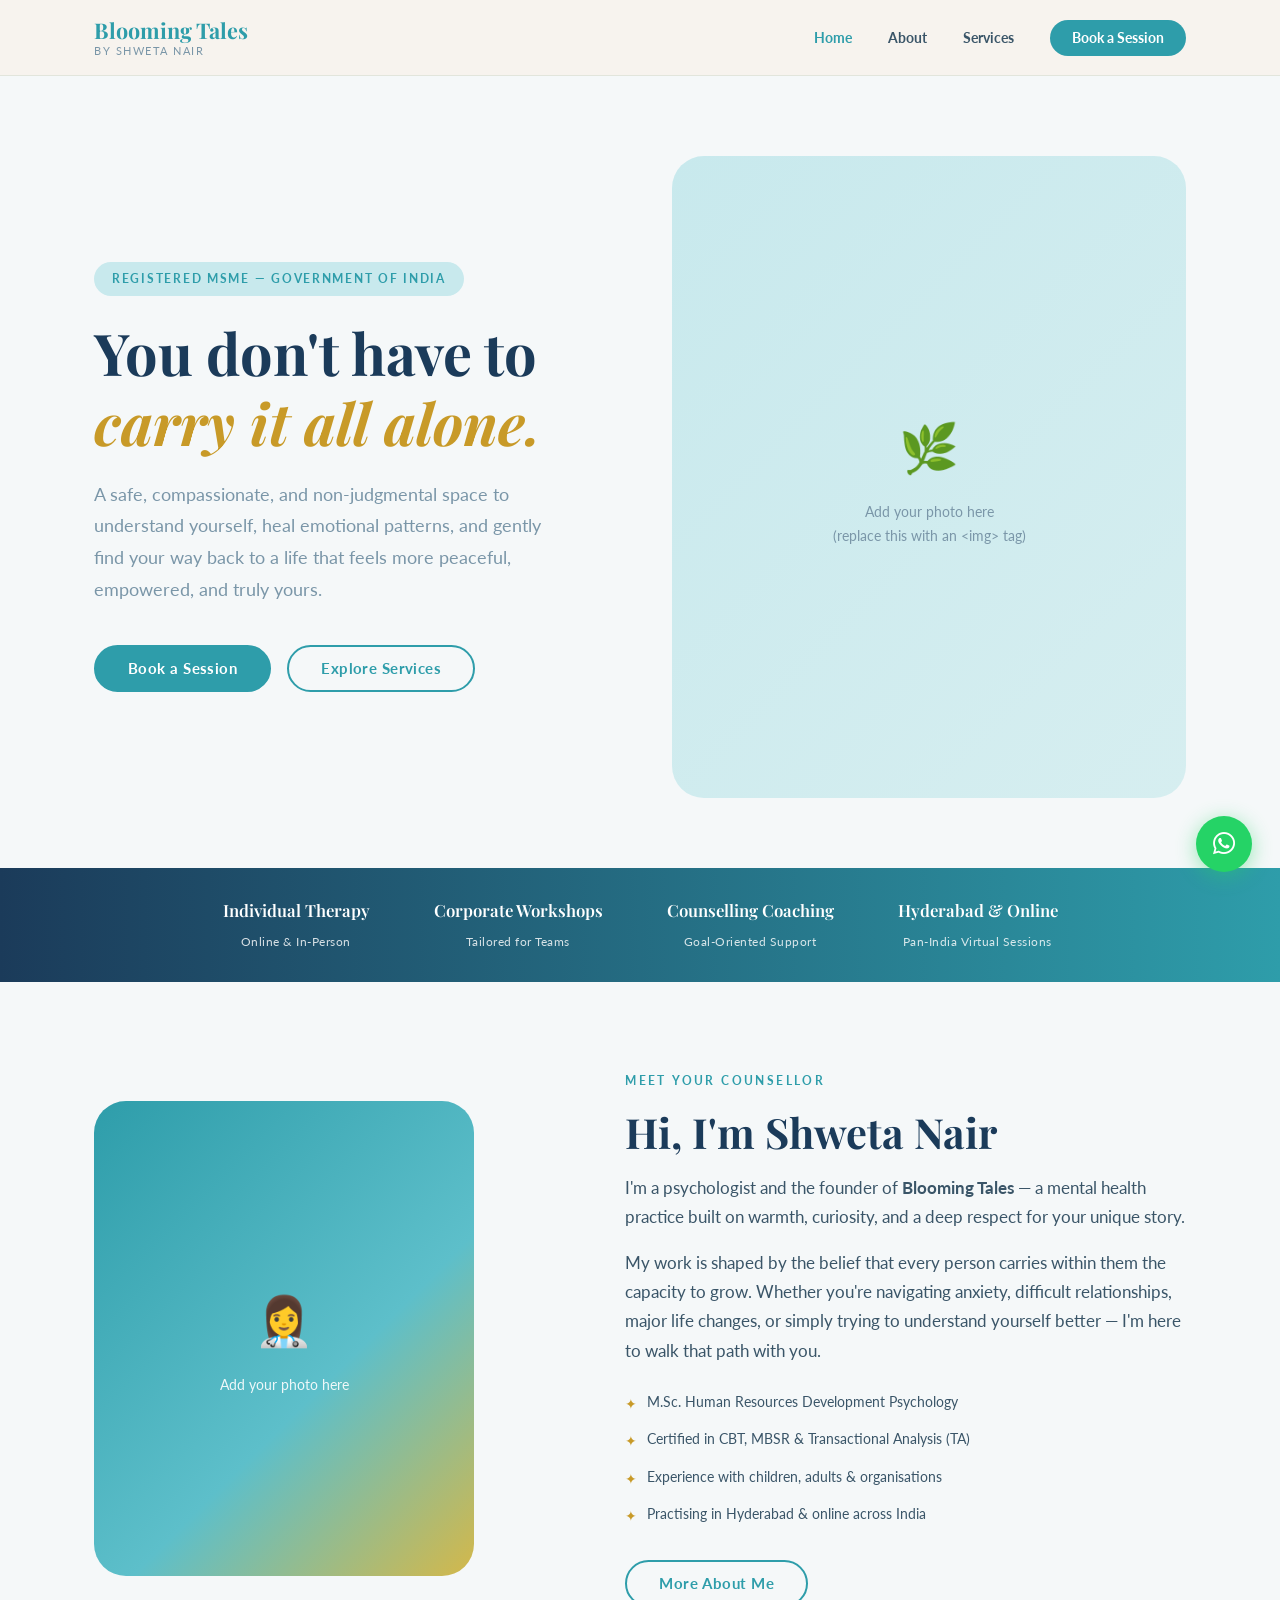
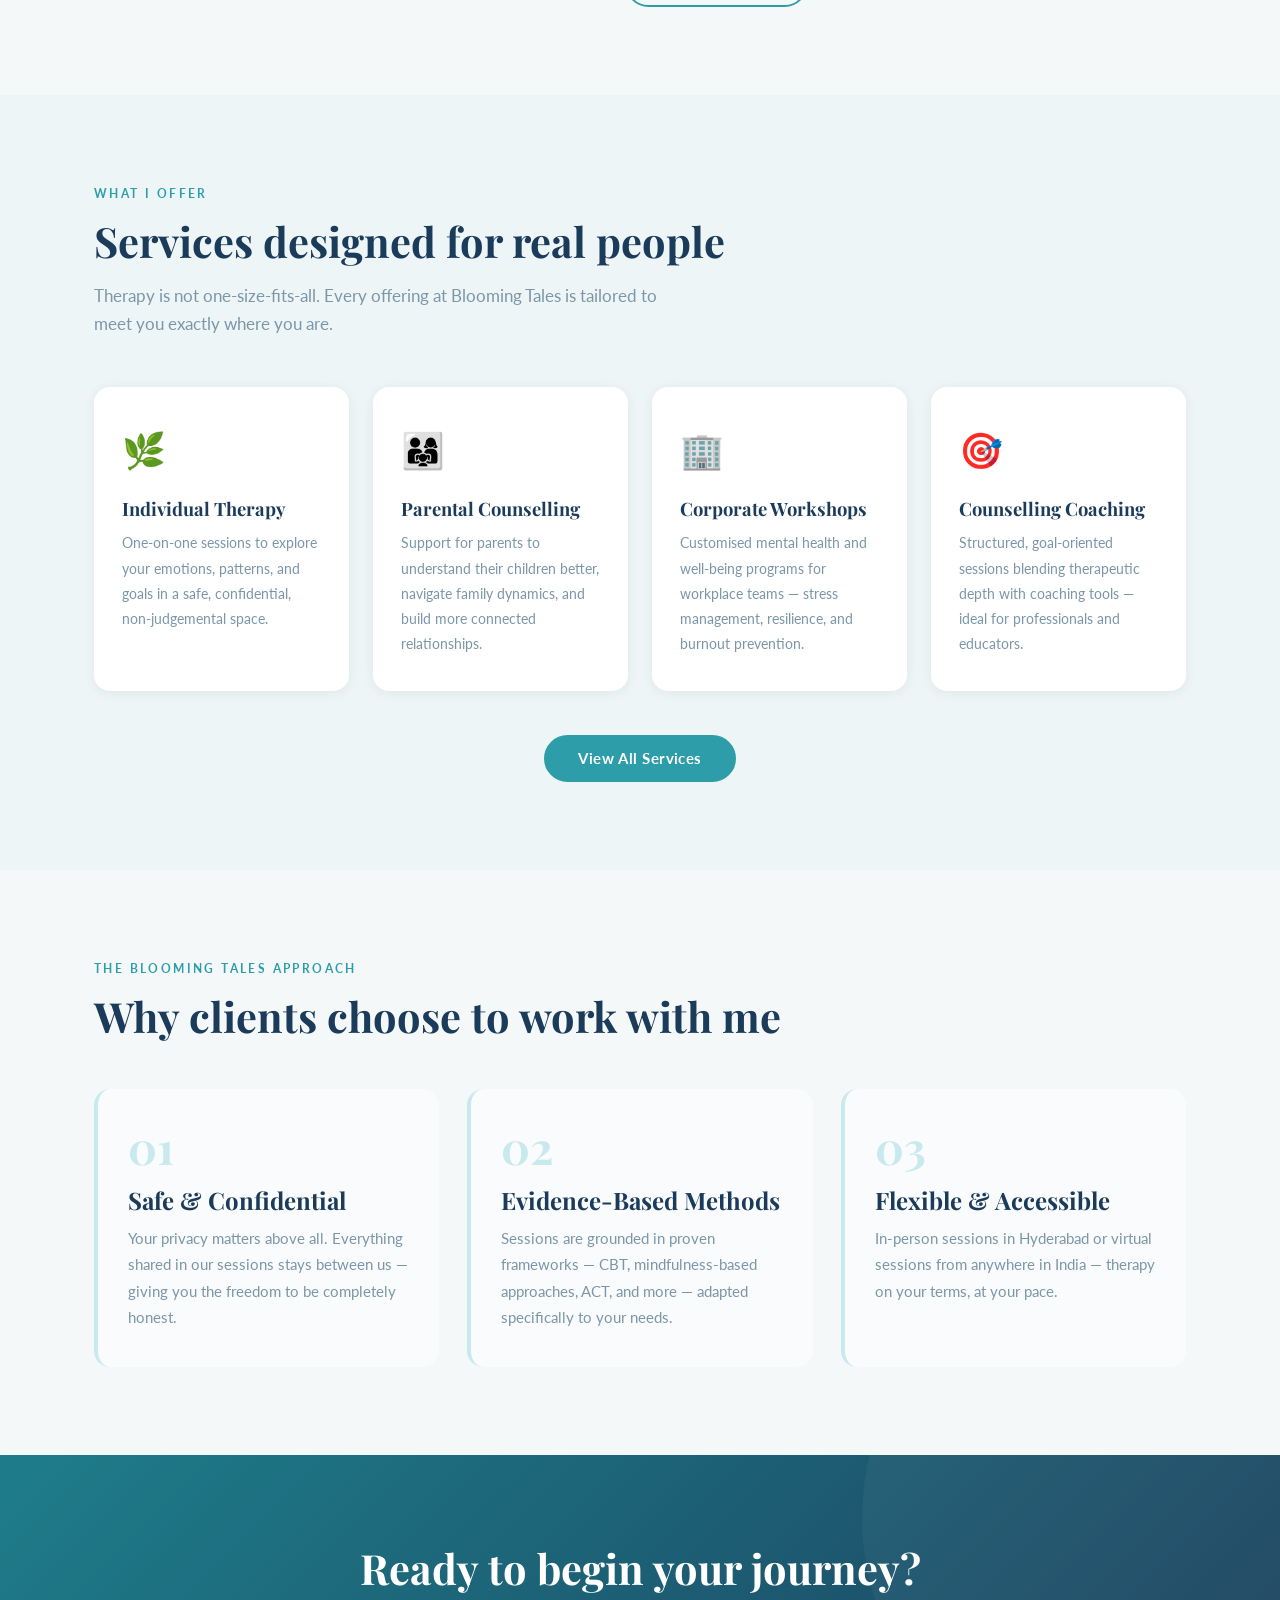
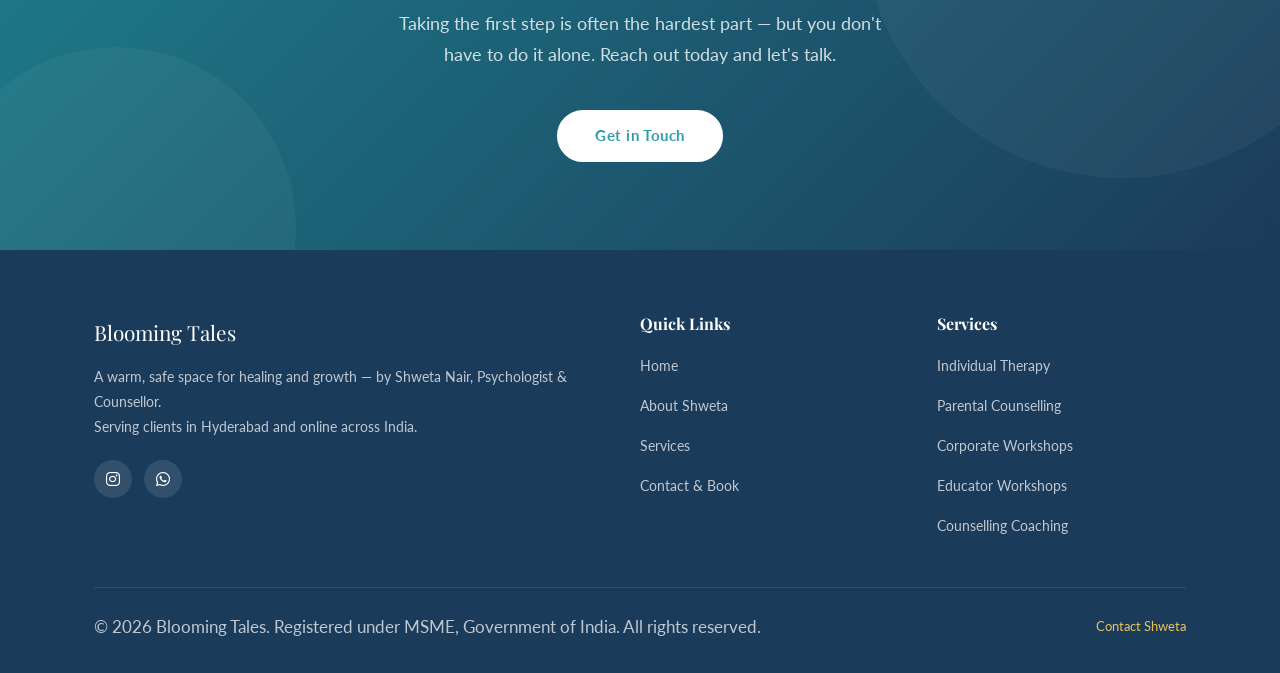
==== index.html @ bc3c0302 "Add files via upload" ====
<!DOCTYPE html>
<html lang="en">
<head>
  <meta charset="UTF-8" />
  <meta name="viewport" content="width=device-width, initial-scale=1.0" />
  <meta name="description" content="Blooming Tales — Psychological counselling by Shweta Nair. Individual therapy, corporate workshops, and counselling coaching in Hyderabad and online across India." />
  <meta property="og:title" content="Blooming Tales | Shweta Nair — Psychologist &amp; Counsellor" />
  <meta property="og:description" content="You don't have to carry it all alone. A safe, compassionate space for healing and growth with Shweta Nair." />
  <meta property="og:type" content="website" />
  <title>Blooming Tales | Shweta Nair — Psychologist & Counsellor</title>
  <link rel="preconnect" href="https://fonts.googleapis.com" />
  <link rel="preconnect" href="https://fonts.gstatic.com" crossorigin />
  <link href="https://fonts.googleapis.com/css2?family=Playfair+Display:ital,wght@0,400;0,600;0,700;1,400&family=Lato:wght@300;400;700&display=swap" rel="stylesheet" />
  <link rel="stylesheet" href="css/styles.css" />
  <link rel="stylesheet" href="https://cdnjs.cloudflare.com/ajax/libs/font-awesome/6.5.1/css/all.min.css" />
</head>
<body>

  <!-- ========================================================
       NAVBAR
       ======================================================== -->
  <nav class="navbar" role="navigation" aria-label="Main navigation">
    <div class="container">
      <div class="navbar-inner">
        <a href="index.html" class="nav-logo">
          Blooming Tales
          <span>by Shweta Nair</span>
        </a>

        <ul class="nav-links" id="navLinks" role="list">
          <li><a href="index.html" aria-current="page">Home</a></li>
          <li><a href="about.html">About</a></li>
          <li><a href="services.html">Services</a></li>
          <li><a href="contact.html" class="nav-cta">Book a Session</a></li>
        </ul>

        <button class="nav-hamburger" id="hamburger" aria-label="Toggle menu" aria-expanded="false" aria-controls="navLinks">
          <span></span>
          <span></span>
          <span></span>
        </button>
      </div>
    </div>
  </nav>

  <!-- ========================================================
       HERO
       ======================================================== -->
  <section class="hero" aria-label="Welcome">
    <div class="container">
      <div class="hero-inner">

        <div class="hero-content">
          <span class="hero-badge">Registered MSME — Government of India</span>
          <h1 class="hero-title">
            You don't have to<br />
            <em>carry it all alone.</em>
          </h1>
          <p class="hero-sub">
            A safe, compassionate, and non-judgmental space to understand yourself, heal emotional patterns, and gently find your way back to a life that feels more peaceful, empowered, and truly yours.
          </p>
          <div class="hero-actions">
            <a href="contact.html" class="btn btn-primary">Book a Session</a>
            <a href="services.html" class="btn btn-outline">Explore Services</a>
          </div>
        </div>

        <div class="hero-image" aria-hidden="true">
          <div class="hero-image-wrap">
            <!--
              TO UPDATE: Replace the placeholder below with an <img> tag.
              Example:
              <img src="images/shweta-hero.jpg" alt="Shweta Nair, Psychologist" />
            -->
            <div class="hero-image-placeholder">
              <div class="icon">🌿</div>
              <p>Add your photo here<br />(replace this with an &lt;img&gt; tag)</p>
            </div>
          </div>
        </div>

      </div>
    </div>
  </section>

  <!-- ========================================================
       TRUST BAR
       ======================================================== -->
  <div class="trust-bar" role="complementary" aria-label="Service highlights">
    <div class="container">
      <div class="trust-bar-inner">
        <div class="trust-item">
          <strong>Individual Therapy</strong>
          <span>Online &amp; In-Person</span>
        </div>
        <div class="trust-item">
          <strong>Corporate Workshops</strong>
          <span>Tailored for Teams</span>
        </div>
        <div class="trust-item">
          <strong>Counselling Coaching</strong>
          <span>Goal-Oriented Support</span>
        </div>
        <div class="trust-item">
          <strong>Hyderabad &amp; Online</strong>
          <span>Pan-India Virtual Sessions</span>
        </div>
      </div>
    </div>
  </div>

  <!-- ========================================================
       ABOUT TEASER
       ======================================================== -->
  <section class="section about-teaser" aria-labelledby="about-heading">
    <div class="container">
      <div class="about-inner">

        <div class="about-photo" role="img" aria-label="Shweta Nair photo">
          <!--
            TO UPDATE: Replace with:
            <img src="images/shweta-about.jpg" alt="Shweta Nair, Psychologist and Counsellor" />
          -->
          <div class="about-photo-placeholder">
            <div class="icon">👩‍⚕️</div>
            <p>Add your photo here</p>
          </div>
        </div>

        <div class="about-text">
          <p class="section-label">Meet your counsellor</p>
          <h2 class="section-title" id="about-heading">Hi, I'm Shweta Nair</h2>
          <p>
            I'm a psychologist and the founder of <strong>Blooming Tales</strong> — a mental health practice built on warmth, curiosity, and a deep respect for your unique story.
          </p>
          <p>
            My work is shaped by the belief that every person carries within them the capacity to grow. Whether you're navigating anxiety, difficult relationships, major life changes, or simply trying to understand yourself better — I'm here to walk that path with you.
          </p>
          <div class="about-credentials">
            <div class="credential-item">M.Sc. Human Resources Development Psychology</div>
            <div class="credential-item">Certified in CBT, MBSR &amp; Transactional Analysis (TA)</div>
            <div class="credential-item">Experience with children, adults &amp; organisations</div>
            <div class="credential-item">Practising in Hyderabad &amp; online across India</div>
          </div>
          <a href="about.html" class="btn btn-outline">More About Me</a>
        </div>

      </div>
    </div>
  </section>

  <!-- ========================================================
       SERVICES OVERVIEW
       ======================================================== -->
  <section class="section services-overview" aria-labelledby="services-heading">
    <div class="container">
      <p class="section-label">What I offer</p>
      <h2 class="section-title" id="services-heading">Services designed for real people</h2>
      <p class="section-subtitle">
        Therapy is not one-size-fits-all. Every offering at Blooming Tales is tailored to meet you exactly where you are.
      </p>

      <div class="services-grid">

        <article class="service-card">
          <div class="service-icon">🌿</div>
          <h3>Individual Therapy</h3>
          <p>One-on-one sessions to explore your emotions, patterns, and goals in a safe, confidential, non-judgemental space.</p>
        </article>

        <article class="service-card">
          <div class="service-icon">👨‍👩‍👧</div>
          <h3>Parental Counselling</h3>
          <p>Support for parents to understand their children better, navigate family dynamics, and build more connected relationships.</p>
        </article>

        <article class="service-card">
          <div class="service-icon">🏢</div>
          <h3>Corporate Workshops</h3>
          <p>Customised mental health and well-being programs for workplace teams — stress management, resilience, and burnout prevention.</p>
        </article>

        <article class="service-card">
          <div class="service-icon">🎯</div>
          <h3>Counselling Coaching</h3>
          <p>Structured, goal-oriented sessions blending therapeutic depth with coaching tools — ideal for professionals and educators.</p>
        </article>

      </div>

      <div class="services-cta">
        <a href="services.html" class="btn btn-primary">View All Services</a>
      </div>
    </div>
  </section>

  <!-- ========================================================
       WHY BLOOMING TALES
       ======================================================== -->
  <section class="section why-section" aria-labelledby="why-heading">
    <div class="container">
      <p class="section-label">The Blooming Tales approach</p>
      <h2 class="section-title" id="why-heading">Why clients choose to work with me</h2>

      <div class="why-grid">

        <div class="why-card">
          <div class="why-number">01</div>
          <h3>Safe &amp; Confidential</h3>
          <p>Your privacy matters above all. Everything shared in our sessions stays between us — giving you the freedom to be completely honest.</p>
        </div>

        <div class="why-card">
          <div class="why-number">02</div>
          <h3>Evidence-Based Methods</h3>
          <p>Sessions are grounded in proven frameworks — CBT, mindfulness-based approaches, ACT, and more — adapted specifically to your needs.</p>
        </div>

        <div class="why-card">
          <div class="why-number">03</div>
          <h3>Flexible &amp; Accessible</h3>
          <p>In-person sessions in Hyderabad or virtual sessions from anywhere in India — therapy on your terms, at your pace.</p>
        </div>

      </div>
    </div>
  </section>

  <!-- ========================================================
       CTA BANNER
       ======================================================== -->
  <section class="cta-banner" aria-labelledby="cta-heading">
    <div class="container">
      <h2 id="cta-heading">Ready to begin your journey?</h2>
      <p>Taking the first step is often the hardest part — but you don't have to do it alone. Reach out today and let's talk.</p>
      <a href="contact.html" class="btn btn-white">Get in Touch</a>
    </div>
  </section>

  <!-- ========================================================
       FOOTER
       ======================================================== -->
  <footer class="footer" role="contentinfo">
    <div class="container">
      <div class="footer-grid">

        <div class="footer-brand">
          <div class="footer-logo">Blooming Tales</div>
          <p>
            A warm, safe space for healing and growth — by Shweta Nair, Psychologist &amp; Counsellor.<br />
            Serving clients in Hyderabad and online across India.
          </p>
          <div class="social-links">
            <a href="https://www.instagram.com/bloomingtales_counselling"
               target="_blank"
               rel="noopener noreferrer"
               class="social-link"
               aria-label="Follow Blooming Tales on Instagram">
              <i class="fab fa-instagram" aria-hidden="true"></i>
            </a>
            <a href="https://wa.me/918939050599"
               target="_blank"
               rel="noopener noreferrer"
               class="social-link social-link--whatsapp"
               aria-label="Chat with Blooming Tales on WhatsApp">
              <i class="fab fa-whatsapp" aria-hidden="true"></i>
            </a>
          </div>
        </div>

        <div class="footer-col">
          <h4>Quick Links</h4>
          <ul>
            <li><a href="index.html">Home</a></li>
            <li><a href="about.html">About Shweta</a></li>
            <li><a href="services.html">Services</a></li>
            <li><a href="contact.html">Contact &amp; Book</a></li>
          </ul>
        </div>

        <div class="footer-col">
          <h4>Services</h4>
          <ul>
            <li><a href="services.html#individual">Individual Therapy</a></li>
            <li><a href="services.html#parental">Parental Counselling</a></li>
            <li><a href="services.html#corporate">Corporate Workshops</a></li>
            <li><a href="services.html#teachers">Educator Workshops</a></li>
            <li><a href="services.html#coaching">Counselling Coaching</a></li>
          </ul>
        </div>

      </div>

      <div class="footer-bottom">
        <p>© 2026 Blooming Tales. Registered under MSME, Government of India. All rights reserved.</p>
        <a href="contact.html">Contact Shweta</a>
      </div>
    </div>
  </footer>

  <a href="https://wa.me/918939050599"
     target="_blank"
     rel="noopener noreferrer"
     class="whatsapp-float"
     aria-label="Chat with Shweta on WhatsApp">
    <i class="fab fa-whatsapp" aria-hidden="true"></i>
  </a>

  <script src="js/main.js"></script>
</body>
</html>
---- css/styles.css ----
/* ============================================================
   BLOOMING TALES — GLOBAL STYLES
   Psychologist website for Shweta Nair
   Colour palette: Sage Green + Terracotta + Earthy Cream
   ============================================================ */

/* Google Fonts */
@import url('https://fonts.googleapis.com/css2?family=Playfair+Display:ital,wght@0,400;0,600;0,700;1,400&family=Lato:wght@300;400;700&display=swap');

/* ============================================================
   DESIGN TOKENS
   ============================================================ */
:root {
  /* Colours — sourced from Blooming Tales logo */
  --color-bg:            #F5F8F9;  /* cool-warm cream — page background */
  --color-card:          #F9FBFC;  /* card background */
  --color-cream:         #EEF5F7;  /* section alt background */
  --color-white:         #FFFFFF;

  --color-green:         #2E9DAA;  /* primary — logo teal */
  --color-green-dark:    #1E7D8A;
  --color-green-light:   #5DBFCA;
  --color-green-pale:    #C8E9ED;  /* tints, badges */

  --color-terracotta:    #C89A28;  /* accent — logo gold */
  --color-terracotta-dk: #A87E18;
  --color-amber:         #E8C45A;  /* secondary gold accent */

  --color-brown-dark:    #1B3B5A;  /* headings — deep navy-teal from logo */
  --color-brown-mid:     #3A5568;  /* body text */
  --color-brown-light:   #7A96A8;  /* muted text */

  /* Typography */
  --font-heading: 'Playfair Display', Georgia, serif;
  --font-body:    'Lato', 'Helvetica Neue', Arial, sans-serif;

  /* Spacing */
  --spacing-section: 88px;
  --container-width: 1140px;

  /* Shape */
  --radius-sm:   8px;
  --radius-md:   16px;
  --radius-lg:   32px;
  --radius-full: 9999px;

  /* Shadows */
  --shadow-sm: 0 2px 12px rgba(46, 36, 32, 0.07);
  --shadow-md: 0 6px 32px rgba(46, 36, 32, 0.13);
  --shadow-lg: 0 16px 48px rgba(46, 36, 32, 0.15);
}

/* ============================================================
   RESET & BASE
   ============================================================ */
*, *::before, *::after {
  box-sizing: border-box;
  margin: 0;
  padding: 0;
}

html {
  scroll-behavior: smooth;
  font-size: 16px;
}

body {
  background-color: var(--color-bg);
  color: var(--color-brown-mid);
  font-family: var(--font-body);
  line-height: 1.75;
  -webkit-font-smoothing: antialiased;
}

img {
  max-width: 100%;
  height: auto;
  display: block;
}

a {
  color: inherit;
  text-decoration: none;
}

ul { list-style: none; }

/* ============================================================
   TYPOGRAPHY
   ============================================================ */
h1, h2, h3, h4 {
  font-family: var(--font-heading);
  color: var(--color-brown-dark);
  line-height: 1.2;
}

h1 { font-size: clamp(2.2rem, 5vw, 3.6rem); }
h2 { font-size: clamp(1.8rem, 3.5vw, 2.6rem); }
h3 { font-size: clamp(1.15rem, 2vw, 1.5rem); }
h4 { font-size: 1rem; }
p  { font-size: 1.05rem; }

/* ============================================================
   LAYOUT UTILITIES
   ============================================================ */
.container {
  max-width: var(--container-width);
  margin: 0 auto;
  padding: 0 24px;
}

.section {
  padding: var(--spacing-section) 0;
}

.section-label {
  font-size: 0.75rem;
  font-family: var(--font-body);
  font-weight: 700;
  letter-spacing: 0.2em;
  text-transform: uppercase;
  color: var(--color-green);
  margin-bottom: 12px;
}

.section-title { margin-bottom: 16px; }

.section-subtitle {
  font-size: 1.05rem;
  color: var(--color-brown-light);
  max-width: 600px;
  line-height: 1.7;
}

.text-center { text-align: center; }
.text-center .section-subtitle { margin-left: auto; margin-right: auto; }

/* ============================================================
   BUTTONS
   ============================================================ */
.btn {
  display: inline-block;
  padding: 14px 32px;
  border-radius: var(--radius-full);
  font-family: var(--font-body);
  font-size: 0.92rem;
  font-weight: 700;
  letter-spacing: 0.03em;
  cursor: pointer;
  transition: all 0.25s ease;
  border: 2px solid transparent;
  line-height: 1;
}

.btn-primary {
  background-color: var(--color-green);
  color: var(--color-white);
  border-color: var(--color-green);
}
.btn-primary:hover {
  background-color: var(--color-green-dark);
  border-color: var(--color-green-dark);
  transform: translateY(-2px);
  box-shadow: var(--shadow-md);
}

.btn-outline {
  background-color: transparent;
  color: var(--color-green);
  border-color: var(--color-green);
}
.btn-outline:hover {
  background-color: var(--color-green);
  color: var(--color-white);
  transform: translateY(-2px);
}

.btn-accent {
  background-color: var(--color-terracotta);
  color: var(--color-white);
  border-color: var(--color-terracotta);
}
.btn-accent:hover {
  background-color: var(--color-terracotta-dk);
  border-color: var(--color-terracotta-dk);
  transform: translateY(-2px);
  box-shadow: var(--shadow-md);
}

/* ============================================================
   NAVBAR
   ============================================================ */
.navbar {
  position: sticky;
  top: 0;
  z-index: 100;
  background-color: rgba(247, 243, 238, 0.96);
  backdrop-filter: blur(10px);
  -webkit-backdrop-filter: blur(10px);
  border-bottom: 1px solid rgba(74, 124, 89, 0.12);
  padding: 18px 0;
}

.navbar-inner {
  display: flex;
  align-items: center;
  justify-content: space-between;
}

.nav-logo {
  font-family: var(--font-heading);
  font-size: 1.35rem;
  font-weight: 700;
  color: var(--color-green);
  line-height: 1.2;
}

.nav-logo span {
  display: block;
  font-family: var(--font-body);
  font-size: 0.68rem;
  font-weight: 400;
  letter-spacing: 0.14em;
  text-transform: uppercase;
  color: var(--color-brown-light);
}

.nav-links {
  display: flex;
  align-items: center;
  gap: 36px;
}

.nav-links a {
  font-size: 0.9rem;
  font-weight: 700;
  color: var(--color-brown-mid);
  transition: color 0.2s;
}
.nav-links a:hover { color: var(--color-green); }

.nav-links .nav-cta {
  background-color: var(--color-green);
  color: var(--color-white);
  padding: 10px 22px;
  border-radius: var(--radius-full);
  font-size: 0.85rem;
}
.nav-links .nav-cta:hover {
  background-color: var(--color-green-dark);
  color: var(--color-white);
}

.nav-hamburger {
  display: none;
  flex-direction: column;
  gap: 5px;
  cursor: pointer;
  padding: 6px;
  border: none;
  background: none;
}
.nav-hamburger span {
  display: block;
  width: 24px;
  height: 2px;
  background-color: var(--color-brown-dark);
  border-radius: 2px;
  transition: all 0.3s;
}

/* ============================================================
   HERO SECTION
   ============================================================ */
.hero {
  padding: 80px 0 70px;
}

.hero-inner {
  display: grid;
  grid-template-columns: 1fr 1fr;
  gap: 64px;
  align-items: center;
}

.hero-badge {
  display: inline-block;
  background-color: var(--color-green-pale);
  color: var(--color-green);
  font-size: 0.72rem;
  font-weight: 700;
  letter-spacing: 0.15em;
  text-transform: uppercase;
  padding: 7px 18px;
  border-radius: var(--radius-full);
  margin-bottom: 22px;
}

.hero-title {
  margin-bottom: 22px;
}
.hero-title em {
  font-style: italic;
  color: var(--color-terracotta);
}

.hero-sub {
  font-size: 1.1rem;
  color: var(--color-brown-light);
  margin-bottom: 40px;
  max-width: 480px;
  line-height: 1.8;
}

.hero-actions {
  display: flex;
  gap: 16px;
  flex-wrap: wrap;
}

/* Hero image column */
.hero-image { position: relative; }

.hero-image-wrap {
  border-radius: var(--radius-lg);
  overflow: hidden;
  aspect-ratio: 4/5;
  background: linear-gradient(135deg, var(--color-green-pale) 0%, #D6EEF0 100%);
  display: flex;
  align-items: center;
  justify-content: center;
}

.hero-image-wrap img {
  width: 100%;
  height: 100%;
  object-fit: cover;
}

.hero-image-placeholder {
  text-align: center;
  padding: 40px;
  color: var(--color-green);
}
.hero-image-placeholder .icon { font-size: 3rem; margin-bottom: 12px; }
.hero-image-placeholder p { font-size: 0.85rem; color: var(--color-brown-light); }

.hero-badge-float {
  position: absolute;
  bottom: -24px;
  left: -24px;
  background-color: var(--color-white);
  border-radius: var(--radius-md);
  padding: 18px 22px;
  box-shadow: var(--shadow-lg);
}
.hero-badge-float strong {
  display: block;
  font-family: var(--font-heading);
  font-size: 1.6rem;
  color: var(--color-green);
  line-height: 1;
}
.hero-badge-float span {
  font-size: 0.75rem;
  color: var(--color-brown-light);
  display: block;
  margin-top: 4px;
}

/* ============================================================
   TRUST BAR
   ============================================================ */
.trust-bar {
  background: linear-gradient(90deg, #1B3B5A 0%, #2E9DAA 100%);
  padding: 28px 0;
}

.trust-bar-inner {
  display: flex;
  justify-content: center;
  gap: 64px;
  flex-wrap: wrap;
}

.trust-item { text-align: center; color: var(--color-white); }
.trust-item strong {
  display: block;
  font-family: var(--font-heading);
  font-size: 1.05rem;
  font-weight: 600;
}
.trust-item span { font-size: 0.78rem; opacity: 0.82; letter-spacing: 0.04em; }

/* ============================================================
   ABOUT TEASER (Homepage)
   ============================================================ */
.about-teaser .about-inner {
  display: grid;
  grid-template-columns: 1fr 1.2fr;
  gap: 64px;
  align-items: center;
}

.about-photo {
  border-radius: var(--radius-lg);
  overflow: hidden;
  aspect-ratio: 4/5;
  background: linear-gradient(135deg, #2E9DAA 0%, #5DBFCA 60%, #D4B84A 100%);
  display: flex;
  align-items: center;
  justify-content: center;
  max-width: 380px;
}

.about-photo-placeholder {
  text-align: center;
  padding: 40px;
  color: var(--color-white);
}
.about-photo-placeholder .icon { font-size: 3rem; margin-bottom: 12px; }
.about-photo-placeholder p { font-size: 0.85rem; opacity: 0.9; }

.about-photo img {
  width: 100%;
  height: 100%;
  object-fit: cover;
}

.about-text .section-title { margin-bottom: 16px; }
.about-text p { margin-bottom: 16px; }

.about-credentials {
  display: flex;
  flex-direction: column;
  gap: 10px;
  margin: 24px 0 32px;
}

.credential-item {
  display: flex;
  align-items: flex-start;
  gap: 10px;
  font-size: 0.9rem;
  color: var(--color-brown-mid);
}
.credential-item::before {
  content: '✦';
  color: var(--color-terracotta);
  flex-shrink: 0;
  margin-top: 2px;
}

/* ============================================================
   SERVICES OVERVIEW (Homepage)
   ============================================================ */
.services-overview {
  background-color: var(--color-cream);
}

.services-grid {
  display: grid;
  grid-template-columns: repeat(auto-fit, minmax(240px, 1fr));
  gap: 24px;
  margin-top: 48px;
}

.service-card {
  background-color: var(--color-white);
  border-radius: var(--radius-md);
  padding: 32px 28px;
  box-shadow: var(--shadow-sm);
  transition: all 0.3s ease;
  border-bottom: 3px solid transparent;
}
.service-card:hover {
  transform: translateY(-6px);
  box-shadow: var(--shadow-md);
  border-bottom-color: var(--color-green);
}

.service-icon { font-size: 2.2rem; margin-bottom: 18px; }
.service-card h3 { font-size: 1.15rem; margin-bottom: 10px; }
.service-card p  { font-size: 0.9rem; color: var(--color-brown-light); }

.services-cta {
  text-align: center;
  margin-top: 44px;
}

/* ============================================================
   WHY BLOOMING TALES
   ============================================================ */
.why-section .why-grid {
  display: grid;
  grid-template-columns: repeat(auto-fit, minmax(260px, 1fr));
  gap: 28px;
  margin-top: 48px;
}

.why-card {
  padding: 36px 30px;
  border-radius: var(--radius-md);
  background-color: var(--color-card);
  border-left: 4px solid var(--color-green-pale);
  transition: border-color 0.3s;
}
.why-card:hover { border-left-color: var(--color-green); }

.why-number {
  font-family: var(--font-heading);
  font-size: 2.8rem;
  color: var(--color-green-pale);
  line-height: 1;
  margin-bottom: 16px;
  font-weight: 700;
}

.why-card h3 { margin-bottom: 10px; }
.why-card p  { font-size: 0.95rem; color: var(--color-brown-light); }

/* ============================================================
   CTA BANNER
   ============================================================ */
.cta-banner {
  background: linear-gradient(135deg, #1E7D8A 0%, #1B3B5A 100%);
  padding: 88px 0;
  text-align: center;
  position: relative;
  overflow: hidden;
}

.cta-banner::before {
  content: '';
  position: absolute;
  top: -50%;
  right: -8%;
  width: 520px;
  height: 520px;
  border-radius: 50%;
  background: rgba(255, 255, 255, 0.04);
}

.cta-banner::after {
  content: '';
  position: absolute;
  bottom: -40%;
  left: -5%;
  width: 360px;
  height: 360px;
  border-radius: 50%;
  background: rgba(255, 255, 255, 0.04);
}

.cta-banner .container { position: relative; z-index: 1; }
.cta-banner h2 { color: var(--color-white); margin-bottom: 16px; }
.cta-banner p  { color: rgba(255,255,255,0.8); max-width: 500px; margin: 0 auto 40px; font-size: 1.1rem; }

.cta-banner .btn-white {
  background-color: var(--color-white);
  color: var(--color-green);
  border-color: var(--color-white);
  font-size: 0.95rem;
  padding: 16px 36px;
}
.cta-banner .btn-white:hover {
  background-color: var(--color-cream);
  transform: translateY(-2px);
  box-shadow: 0 8px 24px rgba(0,0,0,0.18);
}

/* ============================================================
   FOOTER
   ============================================================ */
.footer {
  background-color: var(--color-brown-dark);
  color: rgba(255, 255, 255, 0.72);
  padding: 64px 0 32px;
}

.footer-grid {
  display: grid;
  grid-template-columns: 2fr 1fr 1fr;
  gap: 48px;
  margin-bottom: 48px;
}

.footer-logo {
  font-family: var(--font-heading);
  font-size: 1.3rem;
  color: var(--color-white);
  margin-bottom: 14px;
}

.footer-brand p {
  font-size: 0.9rem;
  line-height: 1.75;
  margin-bottom: 20px;
}

.footer-col h4 {
  font-family: var(--font-heading);
  color: var(--color-white);
  font-size: 1rem;
  margin-bottom: 18px;
}

.footer-col ul {
  display: flex;
  flex-direction: column;
  gap: 12px;
}

.footer-col ul li a {
  font-size: 0.88rem;
  transition: color 0.2s;
}
.footer-col ul li a:hover { color: var(--color-amber); }

.social-links {
  display: flex;
  gap: 12px;
}

.social-link {
  width: 38px;
  height: 38px;
  border-radius: 50%;
  background-color: rgba(255, 255, 255, 0.1);
  display: flex;
  align-items: center;
  justify-content: center;
  font-size: 1rem;
  transition: background-color 0.2s;
  color: var(--color-white);
}
.social-link:hover { background-color: var(--color-green); }
.social-link--whatsapp:hover { background-color: #25D366; }

/* ============================================================
   FLOATING WHATSAPP BUTTON
   ============================================================ */
.whatsapp-float {
  position: fixed;
  bottom: 28px;
  right: 28px;
  z-index: 999;
  width: 56px;
  height: 56px;
  background-color: #25D366;
  border-radius: 50%;
  display: flex;
  align-items: center;
  justify-content: center;
  box-shadow: 0 4px 20px rgba(37, 211, 102, 0.45);
  transition: transform 0.2s, box-shadow 0.2s;
  text-decoration: none;
  color: var(--color-white);
  font-size: 1.6rem;
}
.whatsapp-float:hover {
  transform: scale(1.1);
  box-shadow: 0 6px 28px rgba(37, 211, 102, 0.6);
  color: var(--color-white);
}

.footer-bottom {
  border-top: 1px solid rgba(255, 255, 255, 0.1);
  padding-top: 24px;
  display: flex;
  justify-content: space-between;
  align-items: center;
  flex-wrap: wrap;
  gap: 12px;
  font-size: 0.8rem;
}

.footer-bottom a { color: var(--color-amber); }
.footer-bottom a:hover { text-decoration: underline; }

/* ============================================================
   PAGE HERO (internal pages: About, Services, Contact)
   ============================================================ */
.page-hero {
  background: linear-gradient(135deg, var(--color-green-pale) 0%, #D6EEF0 100%);
  padding: 64px 0 56px;
}

.breadcrumb {
  font-size: 0.78rem;
  color: var(--color-green);
  margin-bottom: 14px;
  letter-spacing: 0.05em;
}
.breadcrumb a { color: var(--color-green); transition: opacity 0.2s; }
.breadcrumb a:hover { opacity: 0.7; }
.breadcrumb span { color: var(--color-brown-light); }

.page-hero h1 { margin-bottom: 14px; }

.page-hero p {
  font-size: 1.1rem;
  color: var(--color-brown-mid);
  max-width: 580px;
  line-height: 1.8;
}

/* ============================================================
   ABOUT PAGE — Full Layout
   ============================================================ */
.about-full-section { background-color: var(--color-bg); }

.about-full-grid {
  display: grid;
  grid-template-columns: 1fr 1.6fr;
  gap: 64px;
  align-items: start;
}

.about-full-photo {
  border-radius: var(--radius-lg);
  overflow: hidden;
  aspect-ratio: 3/4;
  background: linear-gradient(135deg, #2E9DAA 0%, #5DBFCA 60%, #D4B84A 100%);
  display: flex;
  align-items: center;
  justify-content: center;
  position: sticky;
  top: 100px;
}

.about-full-photo img {
  width: 100%;
  height: 100%;
  object-fit: cover;
}

.about-full-photo-placeholder {
  text-align: center;
  padding: 40px;
  color: var(--color-white);
}
.about-full-photo-placeholder .icon { font-size: 3rem; margin-bottom: 12px; }
.about-full-photo-placeholder p { font-size: 0.85rem; opacity: 0.9; }

.about-content h2 {
  font-size: clamp(1.6rem, 3vw, 2.2rem);
  margin-top: 40px;
  margin-bottom: 16px;
}
.about-content h2:first-child { margin-top: 0; }
.about-content p { margin-bottom: 16px; }

.credentials-list {
  display: flex;
  flex-direction: column;
  gap: 14px;
  margin: 8px 0 24px;
}

.credentials-list li {
  display: flex;
  gap: 12px;
  align-items: flex-start;
  font-size: 0.95rem;
}

.credentials-list li::before {
  content: '✦';
  color: var(--color-terracotta);
  flex-shrink: 0;
  margin-top: 2px;
}

.approach-section { background-color: var(--color-cream); }

.approach-grid {
  display: grid;
  grid-template-columns: repeat(auto-fit, minmax(200px, 1fr));
  gap: 20px;
  margin-top: 40px;
}

.approach-card {
  background-color: var(--color-white);
  padding: 28px 22px;
  border-radius: var(--radius-md);
  text-align: center;
  box-shadow: var(--shadow-sm);
}
.approach-card .icon { font-size: 1.8rem; margin-bottom: 14px; }
.approach-card h4 { color: var(--color-green); margin-bottom: 8px; font-size: 0.95rem; }
.approach-card p { font-size: 0.85rem; color: var(--color-brown-light); }

/* ============================================================
   SERVICES PAGE
   ============================================================ */
.services-list { background-color: var(--color-bg); }

.service-block {
  display: grid;
  grid-template-columns: 1fr 1.8fr;
  gap: 48px;
  align-items: center;
  background-color: var(--color-white);
  border-radius: var(--radius-lg);
  padding: 48px 44px;
  box-shadow: var(--shadow-sm);
  margin-bottom: 32px;
}

.service-block:nth-child(even) {
  direction: rtl;
}
.service-block:nth-child(even) > * {
  direction: ltr;
}

.service-block-icon {
  background: linear-gradient(135deg, var(--color-green-pale), #D6EEF0);
  border-radius: var(--radius-md);
  aspect-ratio: 1/1;
  display: flex;
  align-items: center;
  justify-content: center;
  font-size: 3.5rem;
  max-width: 180px;
}

.service-block-body h3 {
  font-size: clamp(1.3rem, 2.5vw, 1.7rem);
  margin-bottom: 14px;
}

.service-block-body p { margin-bottom: 12px; }

.service-highlights {
  display: flex;
  flex-direction: column;
  gap: 8px;
  margin: 16px 0;
}

.service-highlights li {
  display: flex;
  gap: 10px;
  font-size: 0.9rem;
  color: var(--color-brown-mid);
}

.service-highlights li::before {
  content: '→';
  color: var(--color-green);
  flex-shrink: 0;
  font-weight: 700;
}

.service-tag {
  display: inline-block;
  background-color: var(--color-green-pale);
  color: var(--color-green);
  font-size: 0.75rem;
  font-weight: 700;
  letter-spacing: 0.08em;
  padding: 5px 12px;
  border-radius: var(--radius-full);
  margin-top: 8px;
}

.service-price {
  display: inline-flex;
  align-items: center;
  gap: 8px;
  background-color: #FDF6E3;
  border: 1.5px solid var(--color-terracotta);
  border-radius: var(--radius-full);
  padding: 6px 16px;
  margin-top: 12px;
}

.service-price .price-label {
  font-size: 0.7rem;
  font-weight: 700;
  text-transform: uppercase;
  letter-spacing: 0.1em;
  color: var(--color-brown-light);
}

.service-price .price-amount {
  font-family: var(--font-heading);
  font-size: 1.1rem;
  font-weight: 700;
  color: var(--color-terracotta);
}

.service-price--custom .price-amount {
  font-size: 0.95rem;
  letter-spacing: 0.02em;
}

/* ============================================================
   PRICING CARDS
   ============================================================ */
.pricing-section { background-color: var(--color-cream); }

.pricing-grid {
  display: grid;
  grid-template-columns: repeat(auto-fit, minmax(200px, 1fr));
  gap: 24px;
}

.pricing-card {
  background-color: var(--color-white);
  border-radius: var(--radius-md);
  padding: 36px 28px 32px;
  box-shadow: var(--shadow-sm);
  text-align: center;
  display: flex;
  flex-direction: column;
  align-items: center;
  transition: transform 0.25s ease, box-shadow 0.25s ease;
}

.pricing-card:hover {
  transform: translateY(-5px);
  box-shadow: var(--shadow-md);
}

.pricing-card-icon {
  width: 64px;
  height: 64px;
  background-color: #F4DDD4;
  border-radius: var(--radius-sm);
  display: flex;
  align-items: center;
  justify-content: center;
  font-size: 1.5rem;
  color: var(--color-terracotta);
  margin-bottom: 20px;
}

.pricing-card-name {
  font-family: var(--font-heading);
  font-size: 1.1rem;
  font-weight: 700;
  color: var(--color-brown-dark);
  line-height: 1.3;
  margin-bottom: 16px;
}

.pricing-divider {
  width: 40px;
  border: none;
  border-top: 2px solid var(--color-green-pale);
  margin: 0 auto 18px;
}

.pricing-card-detail {
  font-size: 0.95rem;
  color: var(--color-brown-mid);
  line-height: 1.6;
  flex: 1;
}

.pricing-enquire {
  display: inline-block;
  margin-top: 14px;
  font-size: 0.8rem;
  font-weight: 700;
  color: var(--color-green);
  letter-spacing: 0.04em;
  transition: color 0.2s;
}
.pricing-enquire:hover { color: var(--color-green-dark); }

/* ============================================================
   CONTACT — TWO-PATH CHOOSER
   ============================================================ */
.path-chooser {
  background-color: var(--color-cream);
  padding: 56px 0;
}

.path-grid {
  display: grid;
  grid-template-columns: 1fr 1fr;
  gap: 24px;
}

.path-card {
  display: flex;
  flex-direction: column;
  background-color: var(--color-white);
  border-radius: var(--radius-lg);
  padding: 40px 36px;
  box-shadow: var(--shadow-sm);
  border: 2px solid transparent;
  transition: all 0.3s ease;
  text-decoration: none;
  color: inherit;
}

.path-card:hover {
  border-color: var(--color-green);
  transform: translateY(-4px);
  box-shadow: var(--shadow-md);
}

.path-card--accent { border-color: var(--color-terracotta); }
.path-card--accent:hover {
  border-color: var(--color-terracotta-dk);
  box-shadow: var(--shadow-md);
}

.path-icon {
  font-size: 2.4rem;
  margin-bottom: 18px;
}

.path-card h3 {
  font-size: 1.3rem;
  margin-bottom: 12px;
  color: var(--color-brown-dark);
}

.path-card p {
  font-size: 0.92rem;
  color: var(--color-brown-light);
  flex: 1;
  margin-bottom: 24px;
}

.path-cta {
  font-size: 0.85rem;
  font-weight: 700;
  color: var(--color-green);
  letter-spacing: 0.03em;
}

.path-card--accent .path-cta { color: var(--color-terracotta); }

@media (max-width: 600px) {
  .path-grid { grid-template-columns: 1fr; }
}

/* ============================================================
   CONTACT PAGE
   ============================================================ */
.contact-section { background-color: var(--color-bg); }

.contact-layout {
  display: grid;
  grid-template-columns: 1fr 1.6fr;
  gap: 60px;
  align-items: start;
}

.contact-info-block { padding-top: 8px; }
.contact-info-block h3 { margin-bottom: 8px; }
.contact-info-block > p { margin-bottom: 32px; color: var(--color-brown-light); }

.contact-info-item {
  display: flex;
  gap: 16px;
  margin-bottom: 28px;
}

.contact-info-icon {
  width: 44px;
  height: 44px;
  background-color: var(--color-green-pale);
  border-radius: 50%;
  display: flex;
  align-items: center;
  justify-content: center;
  font-size: 1.2rem;
  flex-shrink: 0;
  margin-top: 2px;
}

.contact-info-text strong {
  display: block;
  font-size: 0.75rem;
  font-weight: 700;
  text-transform: uppercase;
  letter-spacing: 0.1em;
  color: var(--color-green);
  margin-bottom: 4px;
}

.contact-info-text p { font-size: 0.95rem; }
.contact-info-text a { color: var(--color-terracotta); }
.contact-info-text a:hover { text-decoration: underline; }

/* Contact Form */
.contact-form-wrap {
  background-color: var(--color-white);
  border-radius: var(--radius-lg);
  padding: 48px;
  box-shadow: var(--shadow-md);
}

.contact-form-wrap h3 { margin-bottom: 8px; }
.contact-form-wrap > p { margin-bottom: 32px; color: var(--color-brown-light); }

.form-group { margin-bottom: 20px; }

.form-row {
  display: grid;
  grid-template-columns: 1fr 1fr;
  gap: 20px;
}

label {
  display: block;
  font-size: 0.75rem;
  font-weight: 700;
  text-transform: uppercase;
  letter-spacing: 0.12em;
  color: var(--color-green);
  margin-bottom: 8px;
}

input[type="text"],
input[type="email"],
input[type="tel"],
select,
textarea {
  width: 100%;
  padding: 14px 18px;
  border: 1.5px solid rgba(74, 124, 89, 0.2);
  border-radius: var(--radius-sm);
  font-family: var(--font-body);
  font-size: 0.95rem;
  color: var(--color-brown-dark);
  background-color: var(--color-bg);
  transition: border-color 0.2s, box-shadow 0.2s;
  outline: none;
  appearance: none;
}

input:focus,
select:focus,
textarea:focus {
  border-color: var(--color-green);
  box-shadow: 0 0 0 3px rgba(74, 124, 89, 0.1);
}

textarea {
  resize: vertical;
  min-height: 140px;
}

.form-submit {
  width: 100%;
  padding: 16px;
  font-size: 1rem;
  margin-top: 8px;
  cursor: pointer;
}

.form-note {
  font-size: 0.8rem;
  color: var(--color-brown-light);
  margin-top: 12px;
  text-align: center;
}

/* Success / Thank you state */
.form-success {
  display: none;
  text-align: center;
  padding: 48px 24px;
}
.form-success .icon { font-size: 3rem; margin-bottom: 16px; }
.form-success h3 { margin-bottom: 12px; }
.form-success p { color: var(--color-brown-light); }

/* ============================================================
   RESPONSIVE — TABLET (≤900px)
   ============================================================ */
@media (max-width: 900px) {
  :root { --spacing-section: 72px; }

  .hero-inner              { grid-template-columns: 1fr; }
  .hero-image              { display: none; }
  .about-teaser .about-inner { grid-template-columns: 1fr; }
  .about-photo             { max-width: 100%; }
  .about-full-grid         { grid-template-columns: 1fr; }
  .about-full-photo        { position: static; max-width: 380px; }
  .footer-grid             { grid-template-columns: 1fr 1fr; }
  .service-block           { grid-template-columns: 1fr; padding: 36px 28px; }
  .service-block:nth-child(even) { direction: ltr; }
  .contact-layout          { grid-template-columns: 1fr; }
}

/* ============================================================
   RESPONSIVE — MOBILE (≤600px)
   ============================================================ */
@media (max-width: 600px) {
  :root { --spacing-section: 56px; }

  /* Mobile nav */
  .nav-links {
    display: none;
    flex-direction: column;
    align-items: flex-start;
    background: var(--color-white);
    position: absolute;
    top: 100%;
    left: 0;
    right: 0;
    padding: 20px 24px 28px;
    border-bottom: 1px solid rgba(74, 124, 89, 0.12);
    box-shadow: var(--shadow-md);
    gap: 20px;
  }

  .nav-links.open { display: flex; }
  .nav-hamburger  { display: flex; }

  .hero-actions    { flex-direction: column; }
  .trust-bar-inner { gap: 28px; }
  .footer-grid     { grid-template-columns: 1fr; }
  .form-row        { grid-template-columns: 1fr; }
  .contact-form-wrap { padding: 28px 20px; }
  .service-block   { padding: 28px 20px; }
  .cta-banner      { padding: 64px 0; }
}
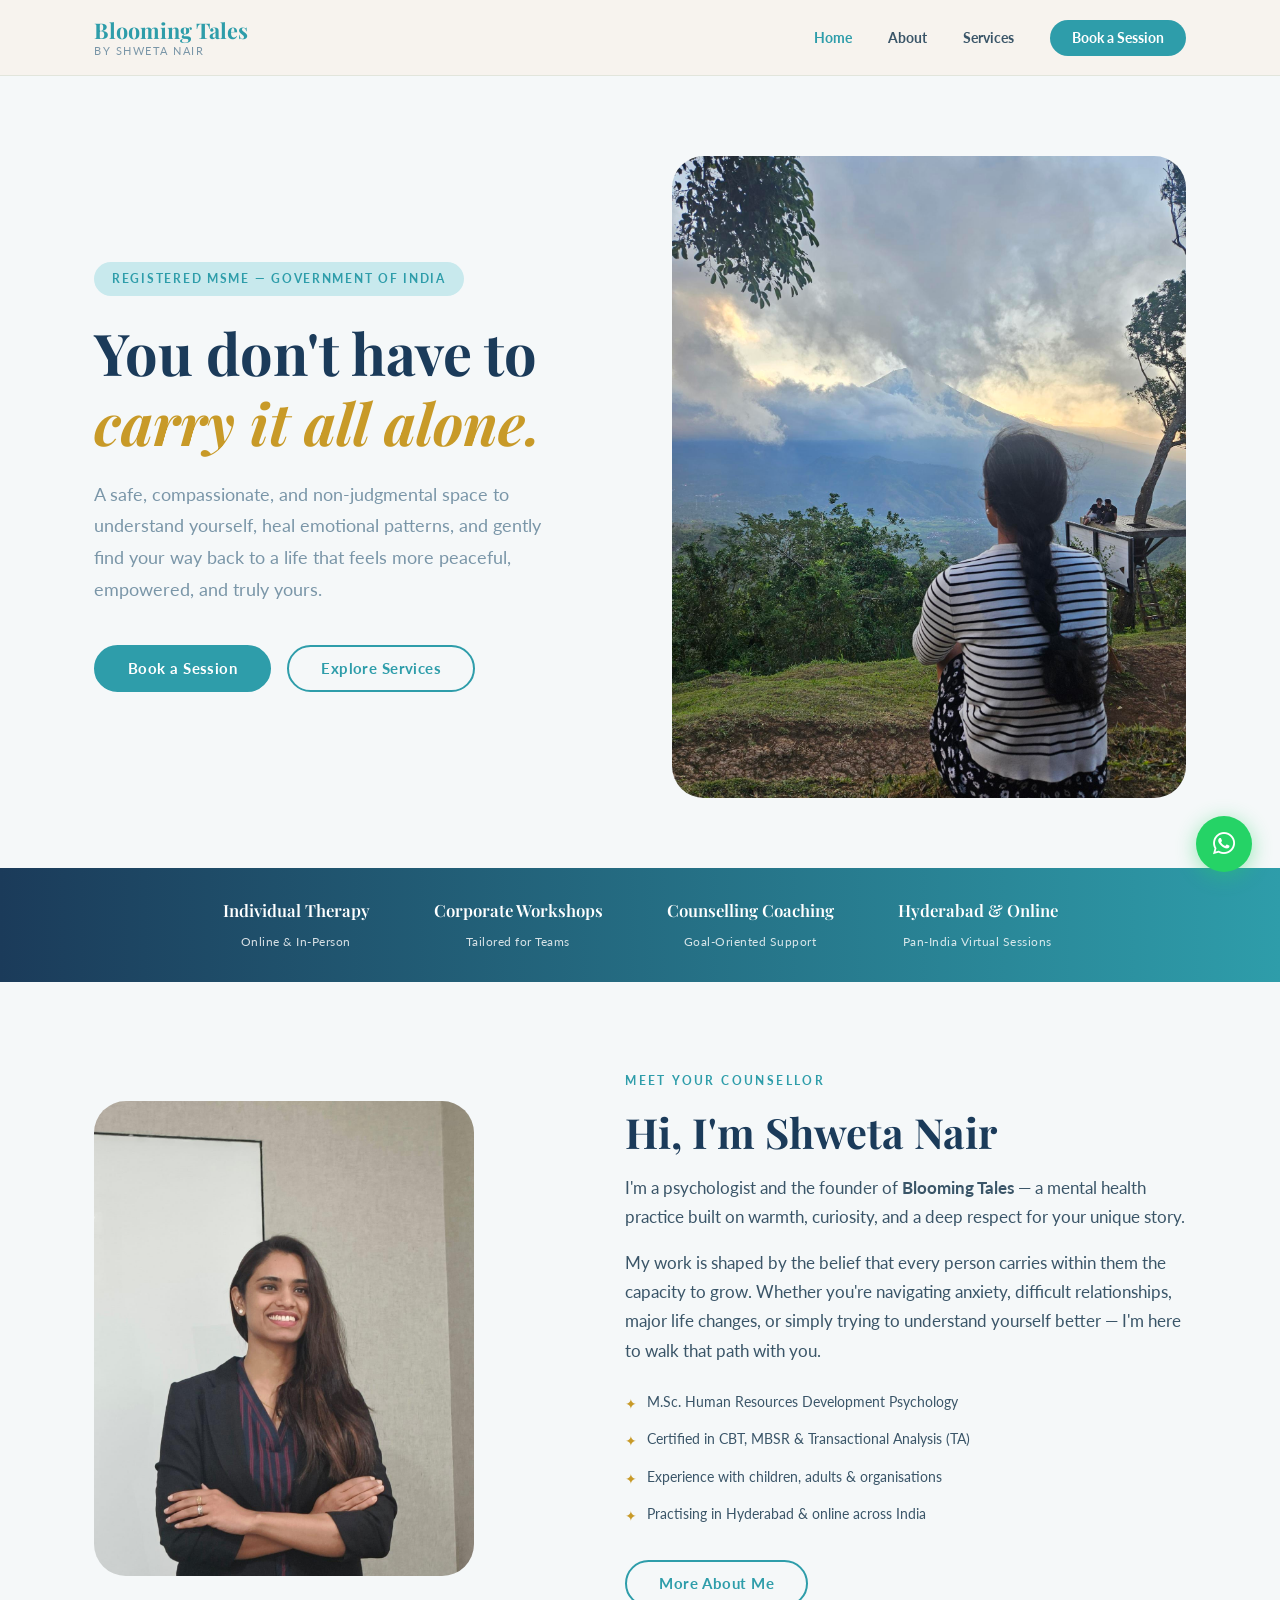
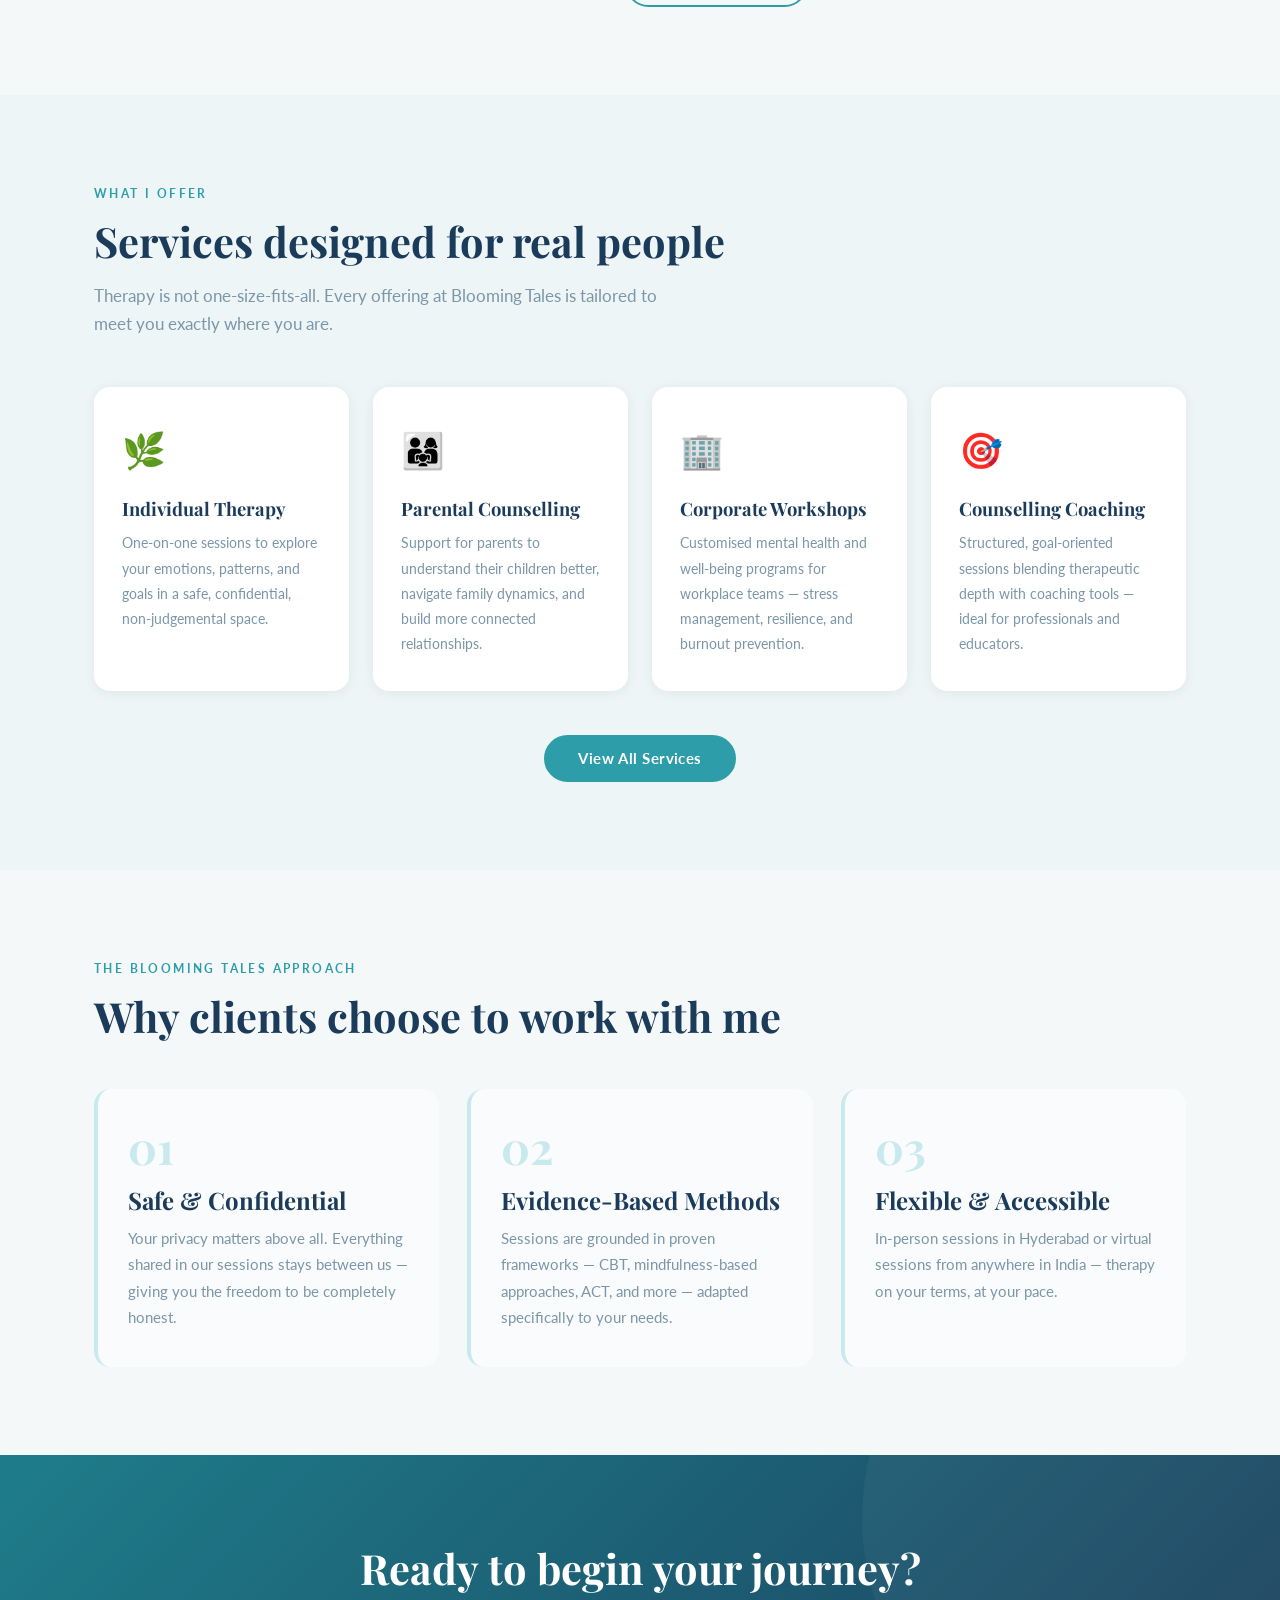
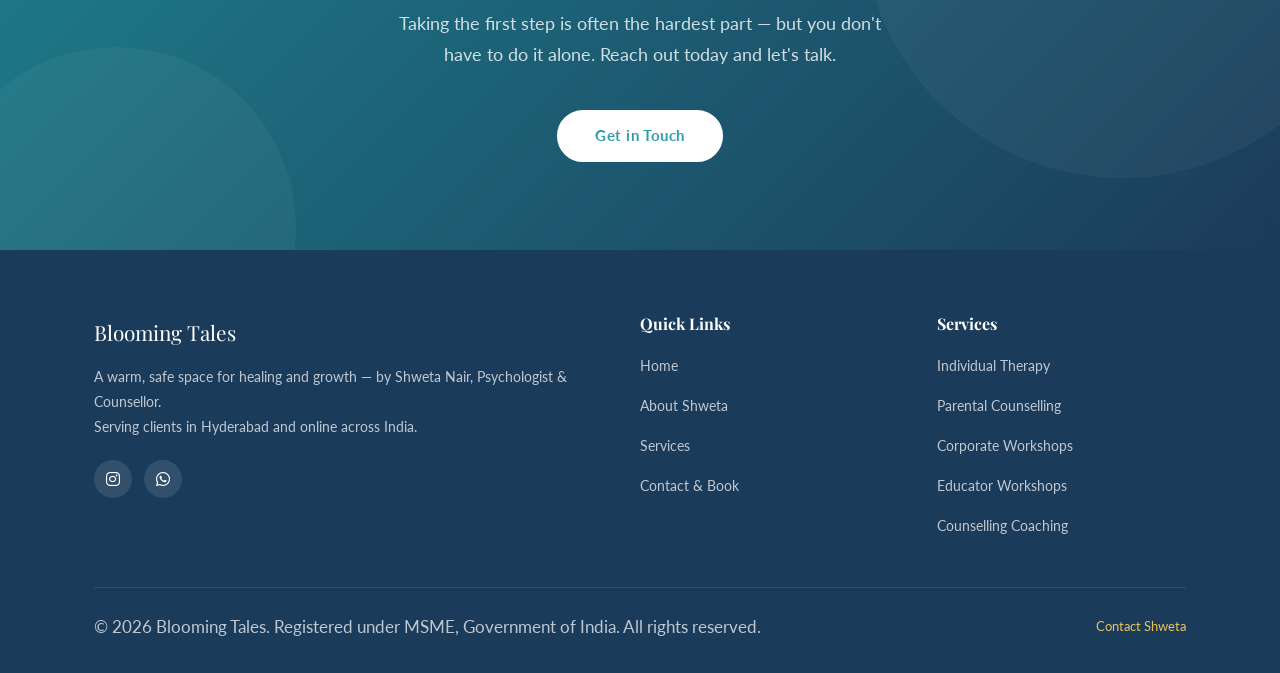
==== commit 91f48259: "Add files via upload" ====
--- a/index.html
+++ b/index.html
@@ -67,15 +67,7 @@
 
         <div class="hero-image" aria-hidden="true">
           <div class="hero-image-wrap">
-            <!--
-              TO UPDATE: Replace the placeholder below with an <img> tag.
-              Example:
-              <img src="images/shweta-hero.jpg" alt="Shweta Nair, Psychologist" />
-            -->
-            <div class="hero-image-placeholder">
-              <div class="icon">🌿</div>
-              <p>Add your photo here<br />(replace this with an &lt;img&gt; tag)</p>
-            </div>
+            <img src="images/hero.jpg" alt="Looking toward the horizon — a journey toward healing" style="object-position: center center;" />
           </div>
         </div>
 
@@ -117,14 +109,7 @@
       <div class="about-inner">
 
         <div class="about-photo" role="img" aria-label="Shweta Nair photo">
-          <!--
-            TO UPDATE: Replace with:
-            <img src="images/shweta-about.jpg" alt="Shweta Nair, Psychologist and Counsellor" />
-          -->
-          <div class="about-photo-placeholder">
-            <div class="icon">👩‍⚕️</div>
-            <p>Add your photo here</p>
-          </div>
+          <img src="images/about.jpg" alt="Shweta Nair, Psychologist and Counsellor" />
         </div>
 
         <div class="about-text">
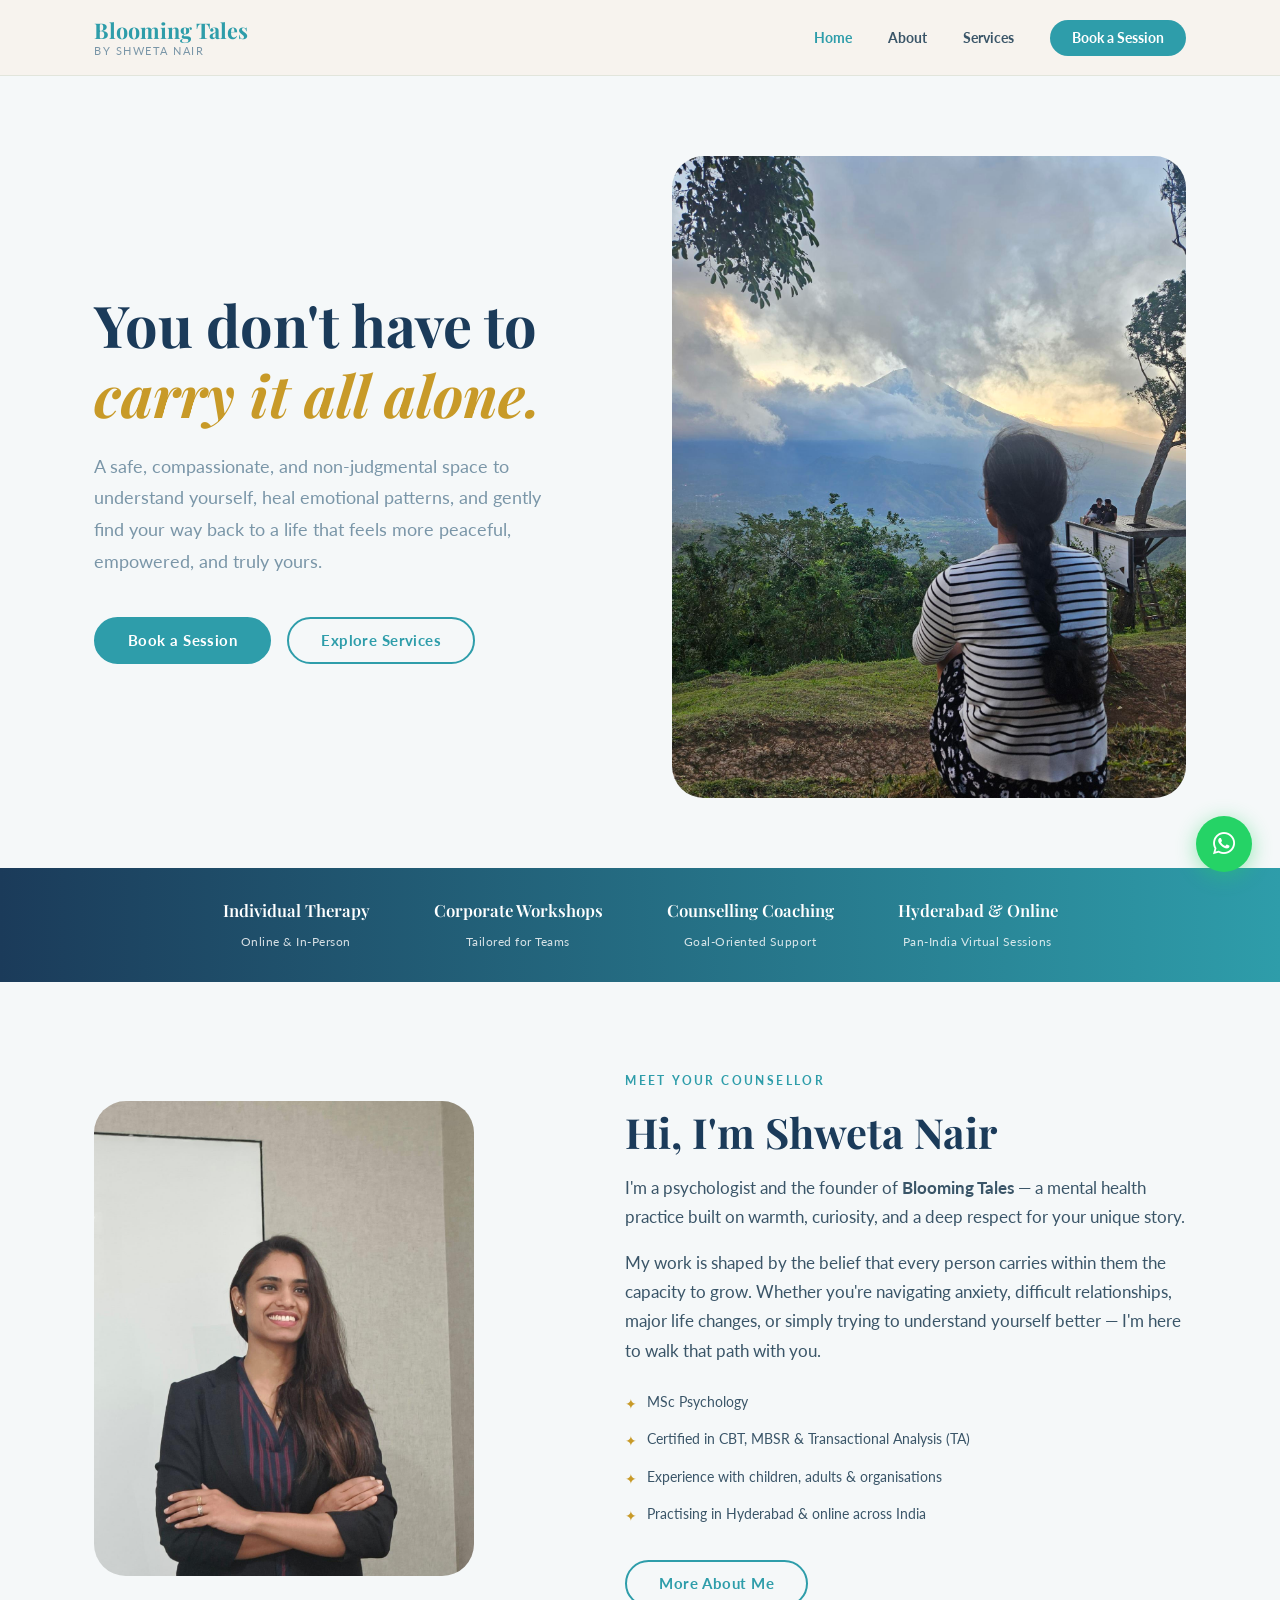
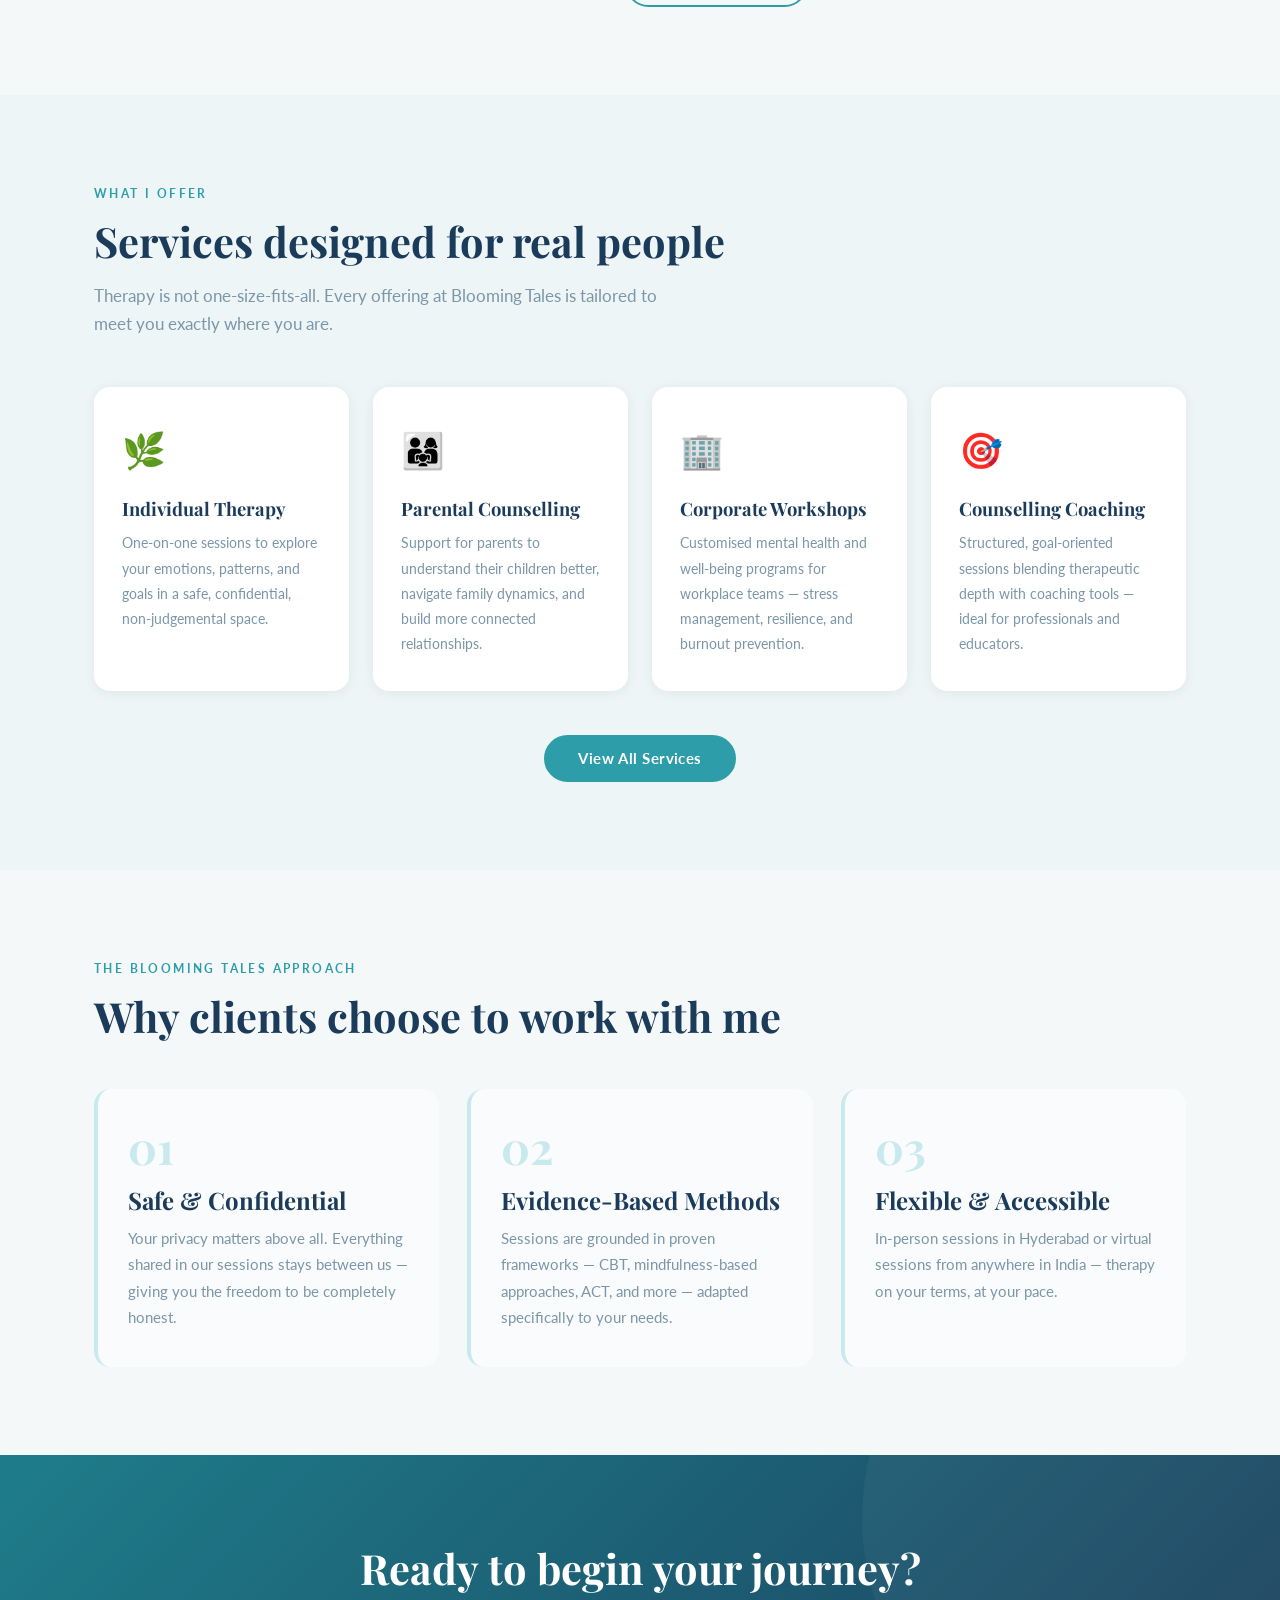
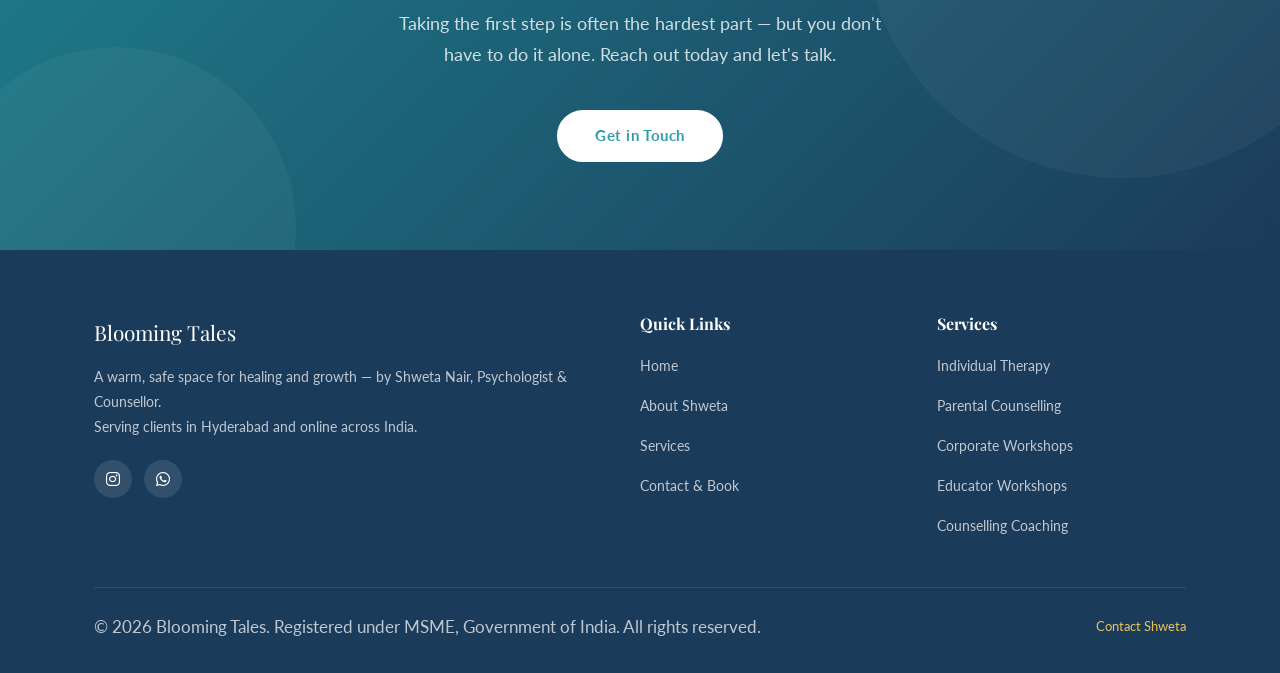
==== commit cf5d43aa: "Add files via upload" ====
--- a/index.html
+++ b/index.html
@@ -51,7 +51,6 @@
       <div class="hero-inner">
 
         <div class="hero-content">
-          <span class="hero-badge">Registered MSME — Government of India</span>
           <h1 class="hero-title">
             You don't have to<br />
             <em>carry it all alone.</em>
@@ -65,7 +64,7 @@
           </div>
         </div>
 
-        <div class="hero-image" aria-hidden="true">
+        <div class="hero-image">
           <div class="hero-image-wrap">
             <img src="images/hero.jpg" alt="Looking toward the horizon — a journey toward healing" style="object-position: center center;" />
           </div>
@@ -122,7 +121,7 @@
             My work is shaped by the belief that every person carries within them the capacity to grow. Whether you're navigating anxiety, difficult relationships, major life changes, or simply trying to understand yourself better — I'm here to walk that path with you.
           </p>
           <div class="about-credentials">
-            <div class="credential-item">M.Sc. Human Resources Development Psychology</div>
+            <div class="credential-item">MSc Psychology</div>
             <div class="credential-item">Certified in CBT, MBSR &amp; Transactional Analysis (TA)</div>
             <div class="credential-item">Experience with children, adults &amp; organisations</div>
             <div class="credential-item">Practising in Hyderabad &amp; online across India</div>
--- a/css/styles.css
+++ b/css/styles.css
@@ -1183,7 +1183,8 @@
   :root { --spacing-section: 72px; }
 
   .hero-inner              { grid-template-columns: 1fr; }
-  .hero-image              { display: none; }
+  .hero-image              { display: block; width: 100%; }
+  .hero-image-wrap         { aspect-ratio: 16/9; max-height: 340px; }
   .about-teaser .about-inner { grid-template-columns: 1fr; }
   .about-photo             { max-width: 100%; }
   .about-full-grid         { grid-template-columns: 1fr; }
